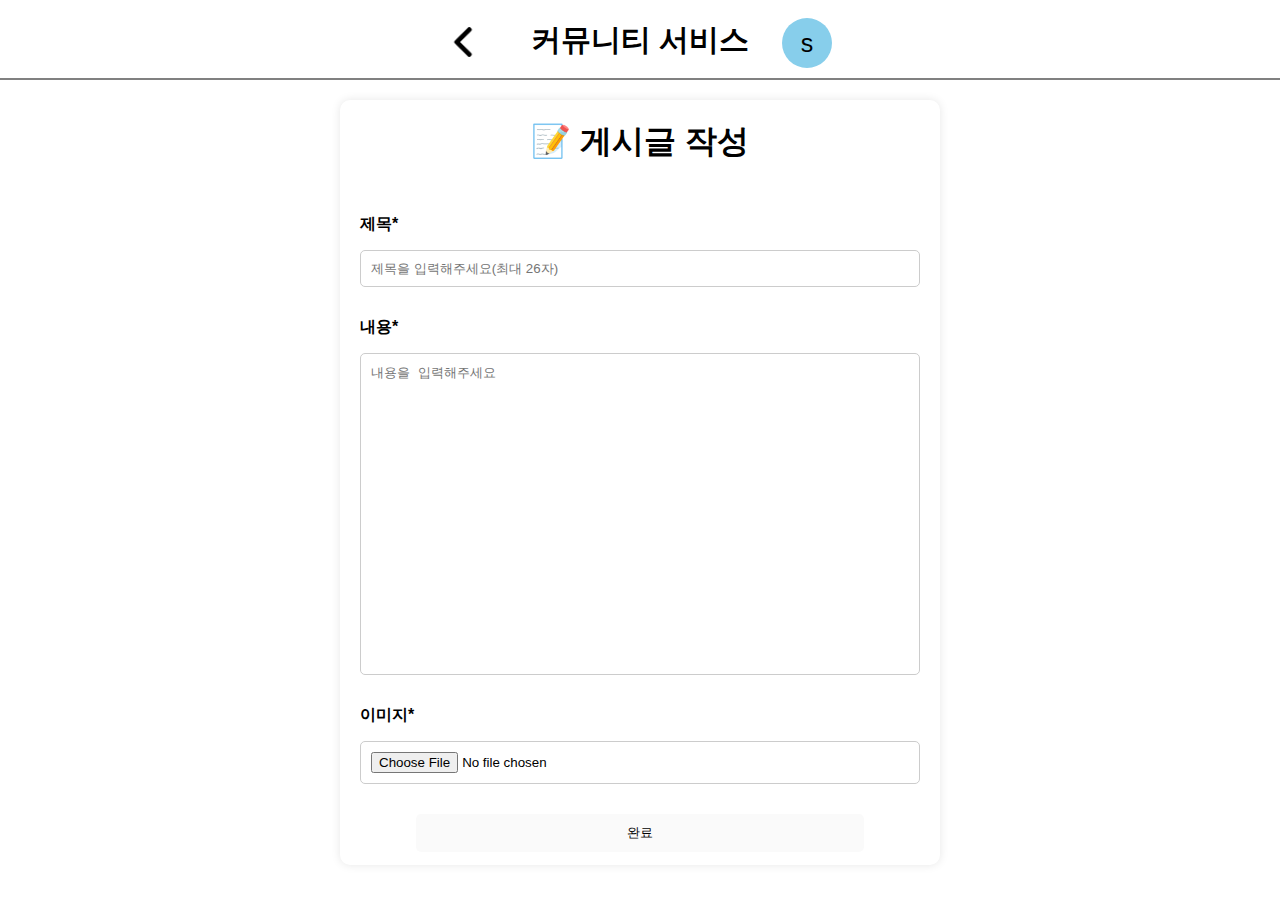
==== createpost.html @ 9b5ce701 "feat: 기존작업 이전" ====
<!DOCTYPE html>
<html lang="ko">
  <head>
    <meta charset="UTF-8" />
    <meta name="viewport" content="width=device-width, initial-scale=1.0" />
    <title>게시글 생성 페이지</title>
    <link rel="stylesheet" href="./css/createpost.css" />
  </head>
  <body>
    <header class="header">
      <a href="./postlist.html"><img id="prevBtn" src="./img/left-arrow.png" /></a>
      <h1 class="title">커뮤니티 서비스</h1>
      <div class="dropdown-button">s</div>
      <ul class="dropdown-menu">
        <li class="dropdown-item"><a href="./editprofile.html">회원정보 수정</a></li>
        <li class="dropdown-item"><a href="./editpassword.html">비밀번호 수정</a></li>
        <li class="dropdown-item"><a href="./login.html">로그아웃</a></li>
      </ul>
    </header>
    <div class="write-container">
      <h1>📝 게시글 작성</h1>

      <form id="postForm">
        <label for="title">제목*</label>
        <input type="text" id="title" name="title" placeholder="제목을 입력해주세요(최대 26자)" required />

        <label for="content">내용*</label>
        <textarea id="content" name="content" rows="20" placeholder="내용을 입력해주세요" required></textarea>

        <label>이미지*</label>
        <input type="file" id="imageInput" name="image" accept="image/*" />

        <button id="createPostButton" type="submit" disabled>완료</button>
      </form>
    </div>
    <script src="./js/createpost.js"></script>
    <script src="./js/function/dropdown.js"></script>
  </body>
</html>
---- css/createpost.css ----
* {
  margin: 0;
  padding: 0;
  box-sizing: border-box;
  text-decoration: none;
  color: black;
}
body {
  display: flex;
  align-items: center;
  flex-direction: column;
  width: 100vw;
  height: 100vh;
  overflow-x: hidden;
  font-family: Arial, sans-serif;
}
.header {
  display: flex;
  justify-content: center;
  padding: 20px;
  width: 100%;
  height: 80px;
  border-bottom: 2px solid gray;
}
#prevBtn {
  position: absolute;
  left: 35%;
  top: 3%;
  width: 30px;
  height: 30px;
}
.title {
  font-size: 30px;
}
.avatar {
  position: absolute;
  right: 35%;
  top: 2%;
  width: 50px;
  height: 50px;
  line-height: 50px;
  border-radius: 50%;
  background-color: skyblue;
  cursor: pointer;
  overflow: hidden;
  text-align: center;
  font-size: 25px;
}
.write-container {
  margin-top: 20px;
  background: white;
  padding: 20px;
  border-radius: 10px;
  width: 600px;
  height: 85%;
  box-shadow: 0px 0px 10px rgba(0, 0, 0, 0.1);
}

h1 {
  text-align: center;
  margin-bottom: 20px;
}

form {
  display: flex;
  flex-direction: column;
  align-items: center;
}

label {
  width: 100%;
  text-align: start;
  font-weight: bold;
  margin-top: 30px;
  padding-bottom: 10px;
}

input,
textarea {
  width: 100%;
  padding: 10px;
  margin-top: 5px;
  border: 1px solid #ccc;
  border-radius: 5px;
}

#imageinput {
  border: none;
}

textarea {
  resize: none;
}

#createPostButton {
  width: 80%;
  margin-top: 30px;
  padding: 10px;
  background-color: '#ACAOEB';
  border: none;
  border-radius: 5px;
  cursor: pointer;
}
.active {
  background-color: pink;
  color: white;
}

.dropdown-button {
  position: absolute;
  right: 35%;
  top: 2%;
  width: 50px;
  height: 50px;
  line-height: 50px;
  border-radius: 50%;
  background-color: skyblue;
  cursor: pointer;
  overflow: hidden;
  text-align: center;
  font-size: 25px;
}

.dropdown-menu {
  position: absolute;
  right: 35%;
  top: 8%;
  display: none;
  background-color: #e9e9e9;
  min-width: 150px;
  box-shadow: 0px 4px 6px rgba(0, 0, 0, 0.2);
  border-radius: 5px;
  list-style: none;
  padding: 0;
  margin-top: 5px;
}

.dropdown-item {
  font-size: 13px;
  font-weight: bold;
  text-align: center;
  padding: 13px;
  cursor: pointer;
}

.dropdown-item:hover {
  background-color: #f1f1f1;
}

/* 드롭다운 활성화 시 보이게 함 */
.show {
  display: block;
}
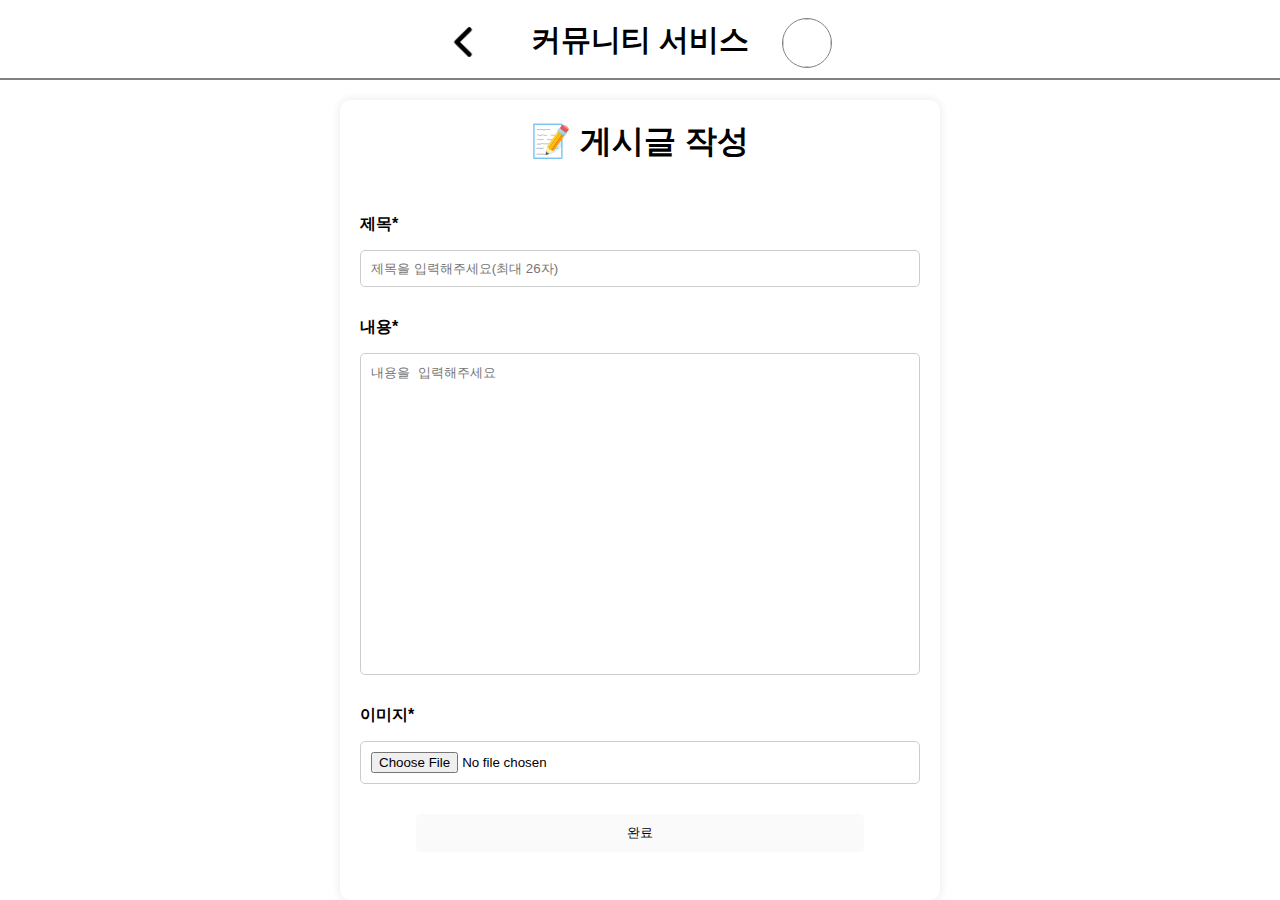
==== commit 36614952: "feat: 포스트생성 api 연동" ====
--- a/createpost.html
+++ b/createpost.html
@@ -8,13 +8,23 @@
   </head>
   <body>
     <header class="header">
-      <a href="./postlist.html"><img id="prevBtn" src="./img/left-arrow.png" /></a>
+      <a href="./postlist.html"
+        ><img id="prevBtn" src="./img/left-arrow.png"
+      /></a>
       <h1 class="title">커뮤니티 서비스</h1>
-      <div class="dropdown-button">s</div>
+      <div class="dropdown-button">
+        <img id="preview" />
+      </div>
       <ul class="dropdown-menu">
-        <li class="dropdown-item"><a href="./editprofile.html">회원정보 수정</a></li>
-        <li class="dropdown-item"><a href="./editpassword.html">비밀번호 수정</a></li>
-        <li class="dropdown-item"><a href="./login.html">로그아웃</a></li>
+        <li class="dropdown-item">
+          <a href="./editprofile.html">회원정보 수정</a>
+        </li>
+        <li class="dropdown-item">
+          <a href="./editpassword.html">비밀번호 수정</a>
+        </li>
+        <li id="logout" class="dropdown-item">
+          <a href="./login.html">로그아웃</a>
+        </li>
       </ul>
     </header>
     <div class="write-container">
@@ -22,10 +32,22 @@
 
       <form id="postForm">
         <label for="title">제목*</label>
-        <input type="text" id="title" name="title" placeholder="제목을 입력해주세요(최대 26자)" required />
+        <input
+          type="text"
+          id="title"
+          name="title"
+          placeholder="제목을 입력해주세요(최대 26자)"
+          required
+        />
 
         <label for="content">내용*</label>
-        <textarea id="content" name="content" rows="20" placeholder="내용을 입력해주세요" required></textarea>
+        <textarea
+          id="content"
+          name="content"
+          rows="20"
+          placeholder="내용을 입력해주세요"
+          required
+        ></textarea>
 
         <label>이미지*</label>
         <input type="file" id="imageInput" name="image" accept="image/*" />
@@ -33,7 +55,7 @@
         <button id="createPostButton" type="submit" disabled>완료</button>
       </form>
     </div>
-    <script src="./js/createpost.js"></script>
-    <script src="./js/function/dropdown.js"></script>
+    <script type="module" src="./js/createpost.js"></script>
+    <script type="module" src="./js/util/dropdown.js"></script>
   </body>
 </html>
--- a/css/createpost.css
+++ b/css/createpost.css
@@ -52,7 +52,7 @@
   padding: 20px;
   border-radius: 10px;
   width: 600px;
-  height: 85%;
+  height: 100%;
   box-shadow: 0px 0px 10px rgba(0, 0, 0, 0.1);
 }
 
@@ -96,7 +96,7 @@
   width: 80%;
   margin-top: 30px;
   padding: 10px;
-  background-color: '#ACAOEB';
+  background-color: "#ACAOEB";
   border: none;
   border-radius: 5px;
   cursor: pointer;
@@ -114,11 +114,18 @@
   height: 50px;
   line-height: 50px;
   border-radius: 50%;
-  background-color: skyblue;
+  border: 1px solid grey;
   cursor: pointer;
   overflow: hidden;
   text-align: center;
   font-size: 25px;
+}
+.dropdown-button img {
+  width: 100%;
+  height: 100%;
+  object-fit: cover;
+  object-position: center;
+  border-radius: 50%;
 }
 
 .dropdown-menu {
